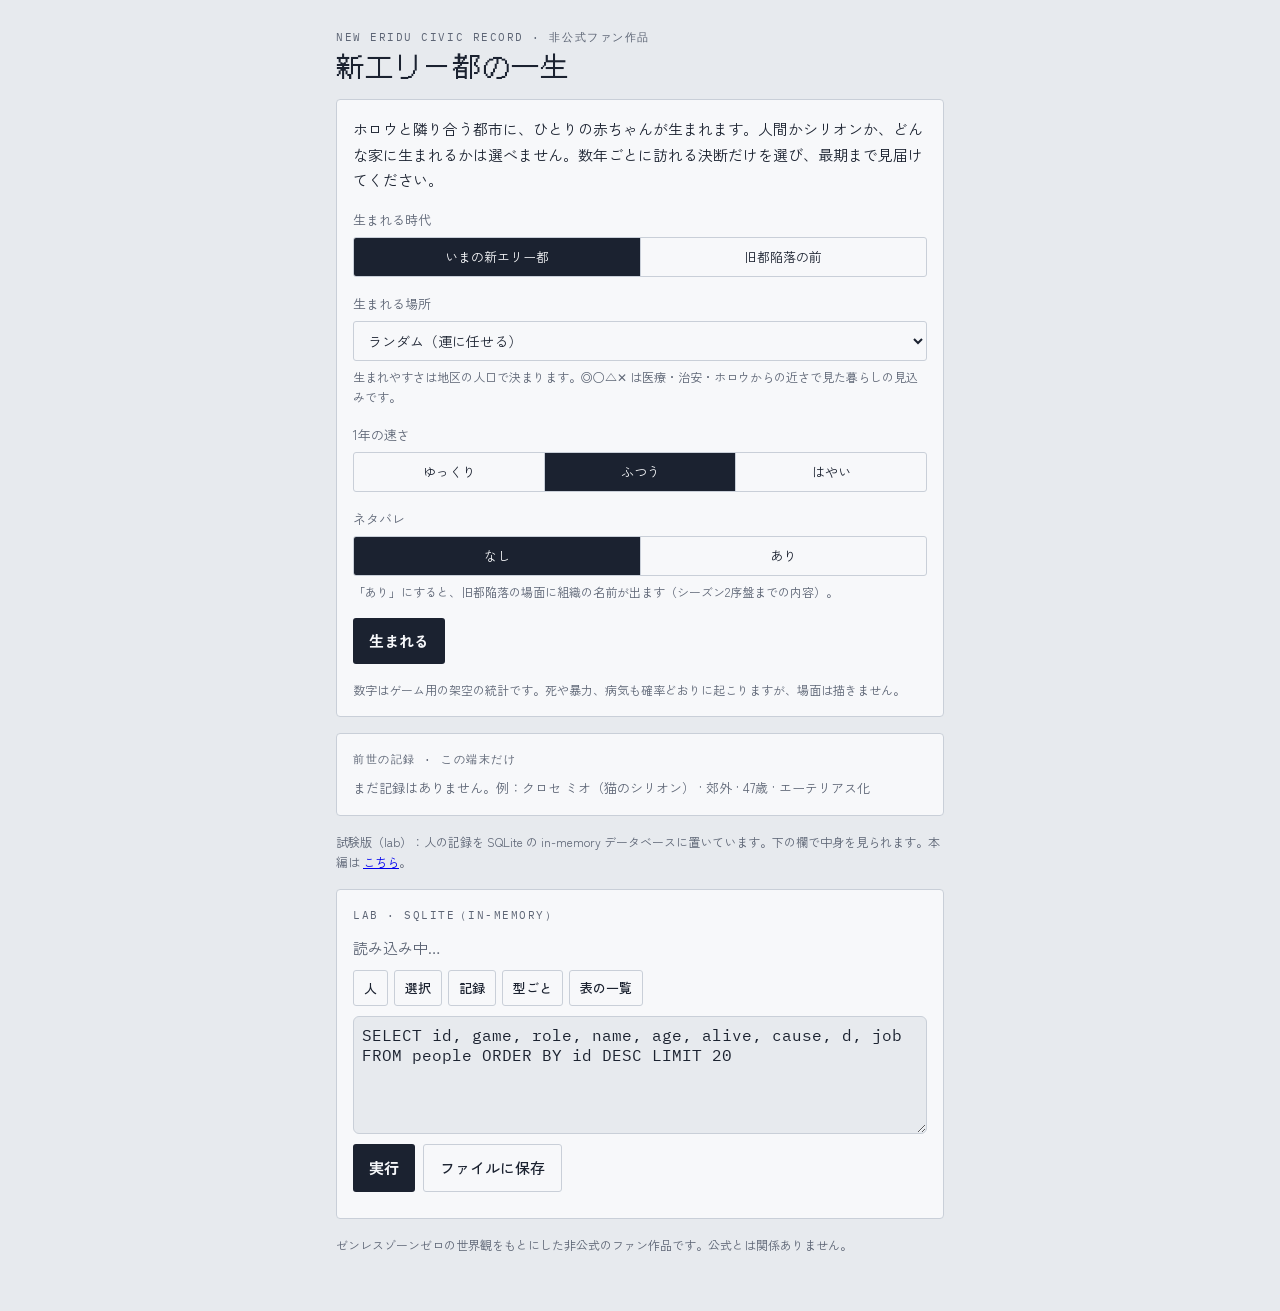
==== lab/index.html @ 350a90da "lab/ に、人の記録を SQLite に置く試験版を作る 本編と同じ js/ を読み、Eridu.hooks で生まれ・記録の文・選択・1年の 終わりを sql.js の in-memory データ" ====
<!doctype html>
<html lang="ja">
<head>
<meta charset="utf-8">
<meta name="viewport"
      content="width=device-width, initial-scale=1, viewport-fit=cover">
<title>新エリー都の一生 lab</title>
<meta name="claude:viewport-fit-sides" content="cover">
<link rel="preconnect" href="https://fonts.googleapis.com">
<link rel="stylesheet"
      href="https://fonts.googleapis.com/css2?family=DotGothic16&family=Zen+Kaku+Gothic+New:wght@400;500;700&family=IBM+Plex+Mono:wght@400;500&display=swap">
<link rel="stylesheet" href="../css/style.css">
<link rel="stylesheet" href="lab.css">
</head>
<body>
<div class="wrap">
  <header>
    <div class="eyebrow" id="brand">New Eridu civic record · 非公式ファン作品</div>
    <h1>新エリー都の一生</h1>
  </header>

  <!-- スタート -->
  <section id="start" class="card"
           style="display:flex;flex-direction:column;gap:16px">
    <p>ホロウと隣り合う都市に、ひとりの赤ちゃんが生まれます。人間かシリオンか、どんな家に生まれるかは選べません。数年ごとに訪れる決断だけを選び、最期まで見届けてください。</p>
    <div>
      <label class="lbl">生まれる時代</label>
      <div class="seg" id="eraSeg">
        <button data-v="now" aria-pressed="true">いまの新エリー都</button>
        <button data-v="old" aria-pressed="false">旧都陥落の前</button>
      </div>
    </div>
    <div>
      <label class="lbl" for="placeSel">生まれる場所</label>
      <select id="placeSel" class="sel"></select>
      <p class="muted place-note" id="placeNote"></p>
    </div>
    <div>
      <label class="lbl">1年の速さ</label>
      <div class="seg" id="paceSeg">
        <button data-v="1600" aria-pressed="false">ゆっくり</button>
        <button data-v="1000" aria-pressed="true">ふつう</button>
        <button data-v="450" aria-pressed="false">はやい</button>
      </div>
    </div>
    <div>
      <label class="lbl">ネタバレ</label>
      <div class="seg" id="spoilerSeg">
        <button data-v="off" aria-pressed="true">なし</button>
        <button data-v="on" aria-pressed="false">あり</button>
      </div>
      <p class="muted" style="font-size:12px;margin-top:6px">「あり」にすると、旧都陥落の場面に組織の名前が出ます（シーズン2序盤までの内容）。</p>
    </div>
    <div class="row"><button class="btn" id="bornBtn">生まれる</button></div>
    <p class="muted" style="font-size:12px">数字はゲーム用の架空の統計です。死や暴力、病気も確率どおりに起こりますが、場面は描きません。</p>
  </section>

  <!-- プレイ -->
  <section id="game" hidden style="display:flex;flex-direction:column;gap:16px">
    <div class="card idcard" id="idcard"></div>
    <div id="decision"></div>
    <div class="card"><div class="stats" id="stats"></div></div>
    <div class="controls">
      <button class="btn" id="pauseBtn">一時停止</button>
      <div class="seg" id="speedSeg">
        <button data-v="1" aria-pressed="true">1×</button>
        <button data-v="2" aria-pressed="false">2×</button>
        <button data-v="4" aria-pressed="false">4×</button>
        <button data-v="8" aria-pressed="false">8×</button>
      </div>
    </div>
    <div class="card">
      <div class="eyebrow" style="margin-bottom:6px">人生の記録 · 新しい順</div>
      <div class="logbox"><ul class="log" id="log"></ul></div>
    </div>
    <div class="card">
      <div class="eyebrow" style="margin-bottom:8px">同じ1秒に生まれた人たち</div>
      <div class="peers" id="peers"></div>
    </div>
  </section>

  <!-- 最期 -->
  <section id="end" hidden
           style="display:flex;flex-direction:column;gap:16px"></section>

  <section class="card" id="memorialCard">
    <div class="eyebrow" style="margin-bottom:8px">前世の記録 · この端末だけ</div>
    <div class="mem" id="memorial"></div>
  </section>

  <p class="muted lab-note">試験版（lab）：人の記録を SQLite の in-memory データベースに置いています。下の欄で中身を見られます。本編は <a href="../">こちら</a>。</p>

  <footer>ゼンレスゾーンゼロの世界観をもとにした非公式のファン作品です。公式とは関係ありません。</footer>
</div>

<script src="../js/data.js"></script>
<script src="../js/sim.js"></script>
<script src="vendor/sql-wasm.js"></script>
<script src="db.js"></script>
<script src="../js/skyline.js"></script>
<script src="../js/ui.js"></script>
<script src="console.js"></script>
</body>
</html>
---- css/style.css ----
/*
** Layout: 市民記録端末。上に住民票カード、その下に状態値と年ごとの記録が
** 伸びる一列構成
*/
:root {
  --bg: #e7eaee;
  --paper: #f7f8fa;
  --ink: #1b2230;
  --muted: #5d6575;
  --line: #c9cfd8;
  --stamp: #c3302a;
  --ether: #6a4ed6;
  --ok: #2e7d5b;
  --warn: #b7791f;
  --f-display: "DotGothic16", "Zen Kaku Gothic New", system-ui, sans-serif;
  --f-body: "Zen Kaku Gothic New", "Hiragino Sans", "Noto Sans JP", system-ui,
    sans-serif;
  --f-mono: "IBM Plex Mono", ui-monospace, "SFMono-Regular", Menlo, monospace;
}
@media (prefers-color-scheme: dark) {
  :root:not([data-theme="light"]) {
    --bg: #11141b;
    --paper: #1a1f29;
    --ink: #e5e8ee;
    --muted: #98a0af;
    --line: #2d3442;
    --stamp: #f0594e;
    --ether: #a68eff;
    --ok: #5cc495;
    --warn: #e3a84a;
    color-scheme: dark;
  }
}
:root[data-theme="dark"] {
  --bg: #11141b;
  --paper: #1a1f29;
  --ink: #e5e8ee;
  --muted: #98a0af;
  --line: #2d3442;
  --stamp: #f0594e;
  --ether: #a68eff;
  --ok: #5cc495;
  --warn: #e3a84a;
  color-scheme: dark;
}
* {
  box-sizing: border-box;
}
[hidden] {
  display: none !important;
}
body {
  background: var(--bg);
  color: var(--ink);
  font-family: var(--f-body);
  font-size: 15px;
  line-height: 1.7;
}
.wrap {
  max-width: 640px;
  margin: 0 auto;
  padding-block: 20px 48px;
  padding-left: max(16px, env(safe-area-inset-left, 0px));
  padding-right: max(16px, env(safe-area-inset-right, 0px));
  display: flex;
  flex-direction: column;
  gap: 16px;
}
h1,
h2,
h3 {
  margin: 0;
  text-wrap: balance;
  font-weight: 400;
}
h1 {
  font-family: var(--f-display);
  font-size: 28px;
  letter-spacing: 0.04em;
  line-height: 1.3;
}
h2 {
  font-family: var(--f-display);
  font-size: 20px;
}
.eyebrow {
  font-family: var(--f-mono);
  font-size: 11px;
  letter-spacing: 0.14em;
  text-transform: uppercase;
  color: var(--muted);
}
p {
  margin: 0;
}
.muted {
  color: var(--muted);
}
.card {
  background: var(--paper);
  border: 1px solid var(--line);
  border-radius: 4px;
  padding: 16px;
}
.row {
  display: flex;
  gap: 8px;
  flex-wrap: wrap;
}
button {
  font: inherit;
  color: inherit;
  cursor: pointer;
}
.btn {
  background: var(--ink);
  color: var(--paper);
  border: 0;
  border-radius: 3px;
  padding: 10px 16px;
  font-weight: 700;
}
.btn.ghost {
  background: transparent;
  color: var(--ink);
  border: 1px solid var(--line);
  font-weight: 500;
}
.btn:focus-visible,
.opt:focus-visible,
.seg button:focus-visible {
  outline: 2px solid var(--ether);
  outline-offset: 2px;
}
.seg {
  display: flex;
  border: 1px solid var(--line);
  border-radius: 3px;
  overflow: hidden;
}
.seg button {
  flex: 1;
  background: transparent;
  border: 0;
  padding: 8px 10px;
  font-size: 13px;
  border-right: 1px solid var(--line);
}
.seg button:last-child {
  border-right: 0;
}
.seg button[aria-pressed="true"] {
  background: var(--ink);
  color: var(--paper);
}
label.lbl {
  font-size: 13px;
  color: var(--muted);
  display: block;
  margin-bottom: 6px;
}
.sel {
  width: 100%;
  font: inherit;
  font-size: 14px;
  color: var(--ink);
  background: var(--paper);
  border: 1px solid var(--line);
  border-radius: 3px;
  padding: 8px 10px;
}
.sel:focus-visible {
  outline: 2px solid var(--ether);
  outline-offset: 2px;
}
.place-note {
  font-size: 12px;
  margin-top: 6px;
}

/* 住民票 */
.idcard {
  position: relative;
  display: grid;
  grid-template-columns: 1fr auto;
  gap: 4px 16px;
}
.idcard .name {
  font-size: 22px;
  font-weight: 700;
  letter-spacing: 0.06em;
}
.idcard dl {
  grid-column: 1/-1;
  display: grid;
  grid-template-columns: auto 1fr;
  gap: 2px 12px;
  margin: 8px 0 0;
  font-size: 13px;
}
.idcard dt {
  color: var(--muted);
  font-family: var(--f-mono);
  font-size: 11px;
  letter-spacing: 0.08em;
  padding-top: 2px;
}
.idcard dd {
  margin: 0;
}
.age {
  font-family: var(--f-display);
  font-size: 40px;
  line-height: 1;
  text-align: right;
}
.age small {
  font-size: 14px;
  color: var(--muted);
}
.stamp {
  position: absolute;
  right: 14px;
  bottom: 12px;
  border: 2px solid var(--stamp);
  color: var(--stamp);
  font-family: var(--f-display);
  padding: 2px 8px;
  transform: rotate(-8deg);
  font-size: 15px;
  opacity: 0.9;
}

/* 状態値 */
.stats {
  display: grid;
  grid-template-columns: 1fr 1fr;
  gap: 10px 16px;
}
.stat .top {
  display: flex;
  justify-content: space-between;
  font-size: 13px;
}
.stat .num {
  font-family: var(--f-mono);
  font-variant-numeric: tabular-nums;
}
.bar {
  height: 6px;
  background: var(--line);
  border-radius: 3px;
  overflow: hidden;
  margin-top: 4px;
}
.bar i {
  display: block;
  height: 100%;
  background: var(--ink);
  transition: width 0.4s;
}
.stat.ether .bar i {
  background: var(--ether);
}
.stat.ether .top span:first-child {
  color: var(--ether);
  font-weight: 700;
}
.money {
  grid-column: 1/-1;
  display: flex;
  justify-content: space-between;
  font-size: 13px;
  border-top: 1px dashed var(--line);
  padding-top: 8px;
}
.money b {
  font-family: var(--f-mono);
  font-variant-numeric: tabular-nums;
  font-weight: 500;
}

/* 決断 */
.decision {
  border: 2px solid var(--ink);
}
.decision h2 {
  margin-bottom: 6px;
}
.opts {
  display: flex;
  flex-direction: column;
  gap: 8px;
  margin-top: 12px;
}
.opt {
  text-align: left;
  background: var(--bg);
  border: 1px solid var(--line);
  border-radius: 3px;
  padding: 10px 12px;
}
.opt:hover {
  border-color: var(--ink);
}
.opt b {
  display: block;
}
.opt span {
  font-size: 12px;
  color: var(--muted);
}

/* 記録 */
.log {
  list-style: none;
  margin: 0;
  padding: 0;
  display: flex;
  flex-direction: column;
}
.log li {
  display: grid;
  grid-template-columns: 44px 1fr;
  gap: 10px;
  padding: 7px 0;
  border-bottom: 1px solid var(--line);
  font-size: 14px;
}
.log li:last-child {
  border-bottom: 0;
}
.log .y {
  font-family: var(--f-mono);
  font-size: 12px;
  color: var(--muted);
  font-variant-numeric: tabular-nums;
  padding-top: 2px;
}
.log li.big .t {
  font-weight: 700;
}
.log li.bad .t {
  color: var(--stamp);
}
.log li.eth .t {
  color: var(--ether);
}
.log li.good .t {
  color: var(--ok);
}
.logbox {
  max-height: 340px;
  overflow-y: auto;
}

/* 同じ1秒に生まれた人たち */
.peers {
  display: flex;
  flex-direction: column;
  gap: 6px;
  font-size: 13px;
}
.peer {
  display: grid;
  grid-template-columns: 1fr auto;
  gap: 8px;
  align-items: baseline;
}
.peer .who {
  min-width: 0;
}
.peer .st {
  font-family: var(--f-mono);
  font-size: 12px;
  color: var(--muted);
  white-space: nowrap;
}
.peer.dead .who {
  color: var(--muted);
  text-decoration: line-through;
  text-decoration-color: var(--line);
}

.controls {
  display: flex;
  gap: 8px;
  align-items: center;
  flex-wrap: wrap;
}
.controls .seg {
  flex: 1;
  min-width: 180px;
}

.ending {
  border-top: 4px solid var(--ink);
}
.ending .cause {
  font-family: var(--f-display);
  font-size: 22px;
  margin: 6px 0;
}
.lifemap {
  display: grid;
  grid-template-columns: repeat(20, 1fr);
  gap: 2px;
  margin-top: 12px;
}
.lifemap i {
  aspect-ratio: 1;
  background: var(--line);
  border-radius: 1px;
}
.lifemap i.l {
  background: var(--ink);
  opacity: 0.75;
}
.lifemap i.e {
  background: var(--ether);
}
.lifemap i.x {
  background: var(--stamp);
}
.mem {
  display: flex;
  flex-direction: column;
  gap: 6px;
  font-size: 13px;
}
.mem div {
  display: flex;
  justify-content: space-between;
  gap: 8px;
  border-bottom: 1px solid var(--line);
  padding-bottom: 4px;
}
.mem span:last-child {
  color: var(--muted);
  text-align: right;
}
footer {
  font-size: 12px;
  color: var(--muted);
}
@media (prefers-reduced-motion: reduce) {
  .bar i {
    transition: none;
  }
}

/*
** 旧都陥落の警報演出（明滅は1秒以上の周期にして、光の点滅が速くなり
** すぎないようにする）
*/
body.alarm {
  padding-top: 30px;
}
.alarm-ticker {
  position: fixed;
  left: 0;
  right: 0;
  top: 0;
  z-index: 50;
  height: 30px;
  line-height: 30px;
  overflow: hidden;
  white-space: nowrap;
  background: var(--stamp);
  color: #fff;
  font-family: var(--f-display);
  font-size: 14px;
  letter-spacing: 0.12em;
}
.alarm-ticker span {
  display: inline-block;
  animation: ticker 18s linear infinite;
}
@keyframes ticker {
  from {
    transform: translateX(0);
  }
  to {
    transform: translateX(-50%);
  }
}
.alarm-flash {
  position: fixed;
  inset: 0;
  z-index: 40;
  pointer-events: none;
  background: radial-gradient(
    ellipse at center,
    transparent 45%,
    color-mix(in srgb, var(--stamp) 55%, transparent) 100%
  );
  animation: alarmPulse 1.4s ease-in-out infinite;
}
@keyframes alarmPulse {
  0%,
  100% {
    opacity: 0.25;
  }
  50% {
    opacity: 0.85;
  }
}
/*
** 揺れは .wrap ではなく子要素ごとにかける（.wrap に transform がつくと、
** 決断カードをホロウより手前に出せないため）
*/
body.alarm .wrap > *:not(#game),
body.alarm #game > * {
  animation:
    quakeIn 0.7s ease-out 1,
    quake 3.2s 0.7s ease-in-out infinite;
}
body.alarm #decision {
  position: relative;
  z-index: 45;
}
@keyframes quakeIn {
  0% {
    transform: translate(0, 0);
  }
  10% {
    transform: translate(-9px, 4px) rotate(-0.6deg);
  }
  20% {
    transform: translate(8px, -5px) rotate(0.5deg);
  }
  30% {
    transform: translate(-7px, -3px);
  }
  40% {
    transform: translate(6px, 4px) rotate(-0.3deg);
  }
  55% {
    transform: translate(-4px, 2px);
  }
  70% {
    transform: translate(3px, -2px);
  }
  85% {
    transform: translate(-1px, 1px);
  }
  100% {
    transform: translate(0, 0);
  }
}
@keyframes quake {
  0%,
  86%,
  100% {
    transform: translate(0, 0);
  }
  88% {
    transform: translate(-3px, 1px);
  }
  90% {
    transform: translate(3px, -1px);
  }
  92% {
    transform: translate(-2px, 1px);
  }
  94% {
    transform: translate(1px, 0);
  }
}

.alarm-card {
  border-color: var(--stamp);
  box-shadow:
    0 0 0 1px var(--stamp),
    0 0 28px color-mix(in srgb, var(--stamp) 45%, transparent);
}
.alarm-eyebrow {
  color: var(--stamp);
  font-weight: 700;
}
.alarm-title {
  position: relative;
  font-size: clamp(40px, 13vw, 64px);
  line-height: 1.15;
  letter-spacing: 0.32em;
  color: var(--stamp);
  text-align: center;
  margin: 8px 0 12px;
  padding-left: 0.32em;
  animation: titleIn 0.5s cubic-bezier(0.2, 1.6, 0.4, 1) 1;
}
.alarm-title::before,
.alarm-title::after {
  content: attr(data-text);
  position: absolute;
  inset: 0;
  padding-left: 0.32em;
  pointer-events: none;
}
.alarm-title::before {
  color: var(--ether);
  mix-blend-mode: multiply;
  animation: glitchA 2.6s steps(1) infinite;
}
.alarm-title::after {
  color: var(--ink);
  opacity: 0.35;
  animation: glitchB 2.6s steps(1) infinite;
}
@keyframes titleIn {
  from {
    transform: scale(2.4);
    opacity: 0;
    filter: blur(6px);
  }
  to {
    transform: scale(1);
    opacity: 1;
    filter: none;
  }
}
@keyframes glitchA {
  0%,
  78%,
  100% {
    transform: none;
    clip-path: inset(0 0 100% 0);
  }
  80% {
    transform: translate(-4px, 1px);
    clip-path: inset(10% 0 55% 0);
  }
  84% {
    transform: translate(3px, -1px);
    clip-path: inset(60% 0 8% 0);
  }
  88% {
    clip-path: inset(0 0 100% 0);
  }
}
@keyframes glitchB {
  0%,
  82%,
  100% {
    transform: none;
    clip-path: inset(0 0 100% 0);
  }
  84% {
    transform: translate(4px, 0);
    clip-path: inset(35% 0 35% 0);
  }
  90% {
    clip-path: inset(0 0 100% 0);
  }
}
@media (prefers-color-scheme: dark) {
  :root:not([data-theme="light"]) .alarm-title::before {
    mix-blend-mode: screen;
  }
}
:root[data-theme="dark"] .alarm-title::before {
  mix-blend-mode: screen;
}

/* 動きを減らす設定では、揺れ・明滅・テロップの流れを止め、警報の色だけ残す */
@media (prefers-reduced-motion: reduce) {
  body.alarm .wrap > *:not(#game),
  body.alarm #game > * {
    animation: none;
  }
  .alarm-flash {
    animation: none;
    opacity: 0.4;
  }
  .alarm-ticker span {
    animation: none;
  }
  .alarm-title,
  .alarm-title::before,
  .alarm-title::after {
    animation: none;
  }
  .alarm-title::before,
  .alarm-title::after {
    display: none;
  }
}

/* 旧都の時代：セピアの配色。生き延びると今の配色へゆっくり移る */
body.era-old {
  --bg: #e8dfcf;
  --paper: #f5eee1;
  --ink: #2e2418;
  --muted: #76664f;
  --line: #d3c4aa;
}
@media (prefers-color-scheme: dark) {
  :root:not([data-theme="light"]) body.era-old {
    --bg: #1a1510;
    --paper: #241d15;
    --ink: #ede3d2;
    --muted: #a8977d;
    --line: #3b3126;
  }
}
:root[data-theme="dark"] body.era-old {
  --bg: #1a1510;
  --paper: #241d15;
  --ink: #ede3d2;
  --muted: #a8977d;
  --line: #3b3126;
}
body,
.card,
.opt,
.btn,
.seg button,
.bar,
.bar i {
  transition:
    background-color 2s ease,
    color 2s ease,
    border-color 2s ease;
}
.bar i {
  transition:
    width 0.4s,
    background-color 2s ease;
}

/* 転出スタンプ */
.stamp.move {
  bottom: auto;
  top: 64px;
  transform: rotate(6deg);
  text-align: center;
  line-height: 1.25;
  padding: 3px 10px;
}
.stamp.move small {
  display: block;
  font-size: 10px;
  letter-spacing: 0.04em;
}
.stamp.slam {
  animation: slam 0.6s cubic-bezier(0.2, 1.5, 0.4, 1) 0.5s both;
}
@keyframes slam {
  0% {
    transform: scale(3.2) rotate(-14deg);
    opacity: 0;
  }
  55% {
    transform: scale(0.9) rotate(8deg);
    opacity: 1;
  }
  100% {
    transform: scale(1) rotate(6deg);
    opacity: 0.9;
  }
}
.idcard.slammed {
  animation: thud 0.3s 0.78s ease-out;
}
@keyframes thud {
  0%,
  100% {
    transform: none;
  }
  35% {
    transform: translateY(3px) scale(0.995);
  }
}

/* 陥落のあとの報告：安否確認と、あの日旧都にいた100人 */
.report {
  border: 2px solid var(--ink);
}
.report .peer .who .muted {
  font-size: 12px;
}
.report .peer.self .who {
  font-weight: 700;
}
.crowd-head {
  display: flex;
  justify-content: space-between;
  align-items: baseline;
  gap: 8px;
  margin-top: 16px;
  flex-wrap: wrap;
}
.crowd-count {
  font-family: var(--f-mono);
  font-size: 12px;
  font-variant-numeric: tabular-nums;
}
.crowd {
  display: grid;
  grid-template-columns: repeat(20, 1fr);
  gap: 4px;
  margin-top: 8px;
}
.crowd i {
  aspect-ratio: 1;
  border-radius: 50%;
  background: var(--line);
  transition:
    background-color 0.3s,
    box-shadow 0.3s,
    transform 0.3s;
}
.crowd i.ok {
  background: var(--ink);
  opacity: 0.75;
}
.crowd i.lost {
  background: #05030a;
  box-shadow:
    0 0 0 1.5px var(--ether),
    0 0 6px color-mix(in srgb, var(--ether) 60%, transparent);
  transform: scale(0.8);
}
.crowd-legend {
  font-size: 12px;
  margin-top: 8px;
}
.dot {
  display: inline-block;
  width: 9px;
  height: 9px;
  border-radius: 50%;
  vertical-align: -1px;
  margin-right: 4px;
}
.dot.ok {
  background: var(--ink);
  opacity: 0.75;
}
.dot.lost {
  background: #05030a;
  box-shadow: 0 0 0 1.5px var(--ether);
}
.report .peers {
  margin-top: 8px;
  gap: 8px;
  font-size: 14px;
}
.report .st {
  display: inline-block;
  font-size: 13px;
}
.report .st.checking {
  animation: alarmPulse 1.4s ease-in-out infinite;
}
.report .st.safe {
  color: var(--ok);
  font-weight: 700;
  animation: pop 0.4s cubic-bezier(0.2, 1.6, 0.4, 1);
}
.report .st.lost {
  color: var(--stamp);
  font-weight: 700;
  animation: pop 0.4s cubic-bezier(0.2, 1.6, 0.4, 1);
}
@keyframes pop {
  from {
    transform: scale(1.8);
    opacity: 0;
  }
  to {
    transform: none;
    opacity: 1;
  }
}

@media (prefers-reduced-motion: reduce) {
  .stamp.slam,
  .idcard.slammed,
  .report .st {
    animation: none !important;
  }
  .crowd i {
    transition: none;
  }
  body,
  .card,
  .opt,
  .btn,
  .seg button,
  .bar,
  .bar i {
    transition: none;
  }
}

/*
** ホロウ：画面の左下の隅を中心にした黒い球。決断のあいだゆっくり迫り、
** 生き延びれば引き、亡くなれば画面を覆う
*/
.hollow {
  position: fixed;
  z-index: 30;
  pointer-events: none;
  width: 220vmax;
  height: 220vmax;
  left: -110vmax;
  bottom: -110vmax;
  border-radius: 50%;
  background: radial-gradient(
    circle closest-side,
    #030208 0 90%,
    #120a26 94%,
    color-mix(in srgb, var(--ether) 85%, transparent) 97.5%,
    transparent 100%
  );
  box-shadow: 0 0 90px 30px color-mix(in srgb, var(--ether) 40%, transparent);
  transform: scale(0);
  transition:
    transform 1.2s ease-out,
    opacity 1.4s ease;
}
.hollow::before {
  content: "";
  position: absolute;
  inset: -1%;
  border-radius: 50%;
  border: 0.35vmax solid color-mix(in srgb, var(--ether) 70%, transparent);
  animation: ripple 2.6s ease-in-out infinite;
}
@keyframes ripple {
  0%,
  100% {
    transform: scale(1);
    opacity: 0.85;
  }
  50% {
    transform: scale(1.025);
    opacity: 0.25;
  }
}
.hollow.grow {
  transform: scale(0.28);
  transition:
    transform 12s cubic-bezier(0.12, 0.7, 0.3, 1),
    opacity 1.4s ease;
}
.hollow.recede {
  transform: scale(0);
  transition:
    transform 1.3s cubic-bezier(0.6, 0, 0.8, 0.4),
    opacity 1.4s ease;
}
.hollow.swallow {
  z-index: 60;
  transform: scale(1.5);
  transition:
    transform 2s cubic-bezier(0.55, 0, 0.75, 0.35),
    opacity 1.6s ease;
}
.hollow.fade {
  opacity: 0;
}
@media (prefers-reduced-motion: reduce) {
  .hollow,
  .hollow.grow,
  .hollow.recede,
  .hollow.swallow {
    transition: opacity 0.6s ease;
  }
  .hollow.grow {
    transform: scale(0.28);
  }
  .hollow::before {
    animation: none;
  }
}

/*
** 右下のスカイライン：出生地区の街並み。下からせり上がり、窓の灯りが
** 少しずつ消えていく
*/
.skyline {
  position: fixed;
  right: 0;
  bottom: 0;
  z-index: 29;
  pointer-events: none;
  width: min(54vw, 640px);
  aspect-ratio: 2/1;
  transform: translateY(105%);
  transition:
    transform 1.6s cubic-bezier(0.2, 0.8, 0.3, 1),
    opacity 2s ease;
  filter: drop-shadow(
    0 -2px 12px color-mix(in srgb, var(--stamp) 50%, transparent)
  );
}
.skyline.show {
  transform: none;
}
.skyline.leave {
  opacity: 0;
  transform: translateY(14%);
  transition:
    transform 2s ease-in,
    opacity 2s ease;
}
.skyline svg {
  display: block;
  width: 100%;
  height: 100%;
}
.skyline .sil {
  fill: #0a0910;
}
.skyline .ln {
  stroke: #0a0910;
  stroke-linecap: round;
}
.skyline .w {
  fill: #f2c66d;
  opacity: 0.85;
}
.skyline.show .w.out {
  animation: lightsOut 0.5s steps(2, end) var(--d) forwards;
}
@keyframes lightsOut {
  to {
    opacity: 0;
  }
}
.sky-tag {
  position: absolute;
  right: max(12px, env(safe-area-inset-right, 0px));
  bottom: 8px;
  font-family: var(--f-mono);
  font-size: 10px;
  letter-spacing: 0.14em;
  color: #f2c66d;
  opacity: 0.75;
}
@media (prefers-reduced-motion: reduce) {
  .skyline,
  .skyline.leave {
    transition: opacity 0.6s ease;
  }
  .skyline {
    transform: none;
  }
  .skyline.show .w.out {
    animation: none;
  }
}

/*
** 旧都陥落を範囲の外から見る演出：揺れも明滅もなく、ラジオのテロップと
** 遠くのホロウだけ
*/
body.alarm-far {
  padding-top: 30px;
}
body.alarm-far #decision {
  position: relative;
  z-index: 45;
}
.alarm-ticker.radio {
  background: var(--paper);
  color: var(--muted);
  border-bottom: 1px solid var(--line);
  font-family: var(--f-mono);
  font-size: 12px;
  letter-spacing: 0.06em;
}
.alarm-ticker.radio span {
  animation:
    ticker 30s linear infinite,
    radioCut 6s steps(1, end) infinite;
}
@keyframes radioCut {
  0%,
  38%,
  47%,
  72%,
  80%,
  100% {
    opacity: 1;
  }
  40%,
  44% {
    opacity: 0.2;
  }
  74% {
    opacity: 0.45;
  }
}
.far-card {
  border: 1px solid var(--line);
}
.far-title {
  font-family: var(--f-display);
  font-size: clamp(32px, 9vw, 44px);
  line-height: 1.2;
  letter-spacing: 0.3em;
  padding-left: 0.3em;
  text-align: center;
  color: var(--muted);
  margin: 6px 0 10px;
}
/*
** 遠くのホロウ：画面の下端（地平線）に中心を置き、ドームのように盛り
** 上がる。カードより奥に置く
*/
.hollow.far {
  left: calc(16vw - 110vmax);
  bottom: -110vmax;
  box-shadow: 0 0 260px 110px color-mix(in srgb, var(--ether) 45%, transparent);
}
.hollow.far:not(.swallow) {
  z-index: -1;
}
.hollow.far.grow:not(.swallow) {
  transform: scale(0.13);
  transition:
    transform 16s cubic-bezier(0.2, 0.6, 0.3, 1),
    opacity 1.4s ease;
}
.skyline .sil.far {
  opacity: 0.45;
}
body.alarm-far .skyline,
.skyline.calm {
  filter: drop-shadow(
    0 -2px 12px color-mix(in srgb, var(--ether) 40%, transparent)
  );
}
.report .st.away {
  color: var(--muted);
  font-weight: 700;
  animation: pop 0.4s cubic-bezier(0.2, 1.6, 0.4, 1);
}
@media (prefers-reduced-motion: reduce) {
  .alarm-ticker.radio span {
    animation: none;
  }
  .hollow.far.grow:not(.swallow) {
    transition: opacity 0.6s ease;
  }
}
---- lab/lab.css ----
/*
** lab：SQLite の中身を見る欄（console.js）の見た目。
** 色と字は css/style.css の変数を使う。
*/

.lab-note {
  font-size: 12px;
}

.sqlbox {
  display: flex;
  flex-direction: column;
  gap: 10px;
}

.sqlpresets {
  flex-wrap: wrap;
  gap: 6px;
}

.sqlpresets .btn {
  padding: 6px 10px;
  font-size: 13px;
}

#sqlText {
  width: 100%;
  box-sizing: border-box;
  font-family: var(--f-mono);
  /* 16px より小さいと、iPhone は入力のときに画面を拡大してしまう */
  font-size: 16px;
  color: var(--ink);
  background: var(--bg);
  border: 1px solid var(--line);
  border-radius: 6px;
  padding: 8px;
}

/* 結果の表は横に長いので、表の中だけ横に動かす */
.sqlres {
  overflow-x: auto;
  max-height: 60vh;
  overflow-y: auto;
  border: 1px solid var(--line);
  border-radius: 6px;
  margin-top: 6px;
}

.sqlres table {
  border-collapse: collapse;
  font-family: var(--f-mono);
  font-size: 12px;
}

.sqlres th,
.sqlres td {
  border-bottom: 1px solid var(--line);
  padding: 4px 8px;
  text-align: left;
  white-space: nowrap;
}

.sqlres th {
  position: sticky;
  top: 0;
  background: var(--paper);
}

.sqlerr {
  color: var(--stamp);
  font-family: var(--f-mono);
  font-size: 12px;
}
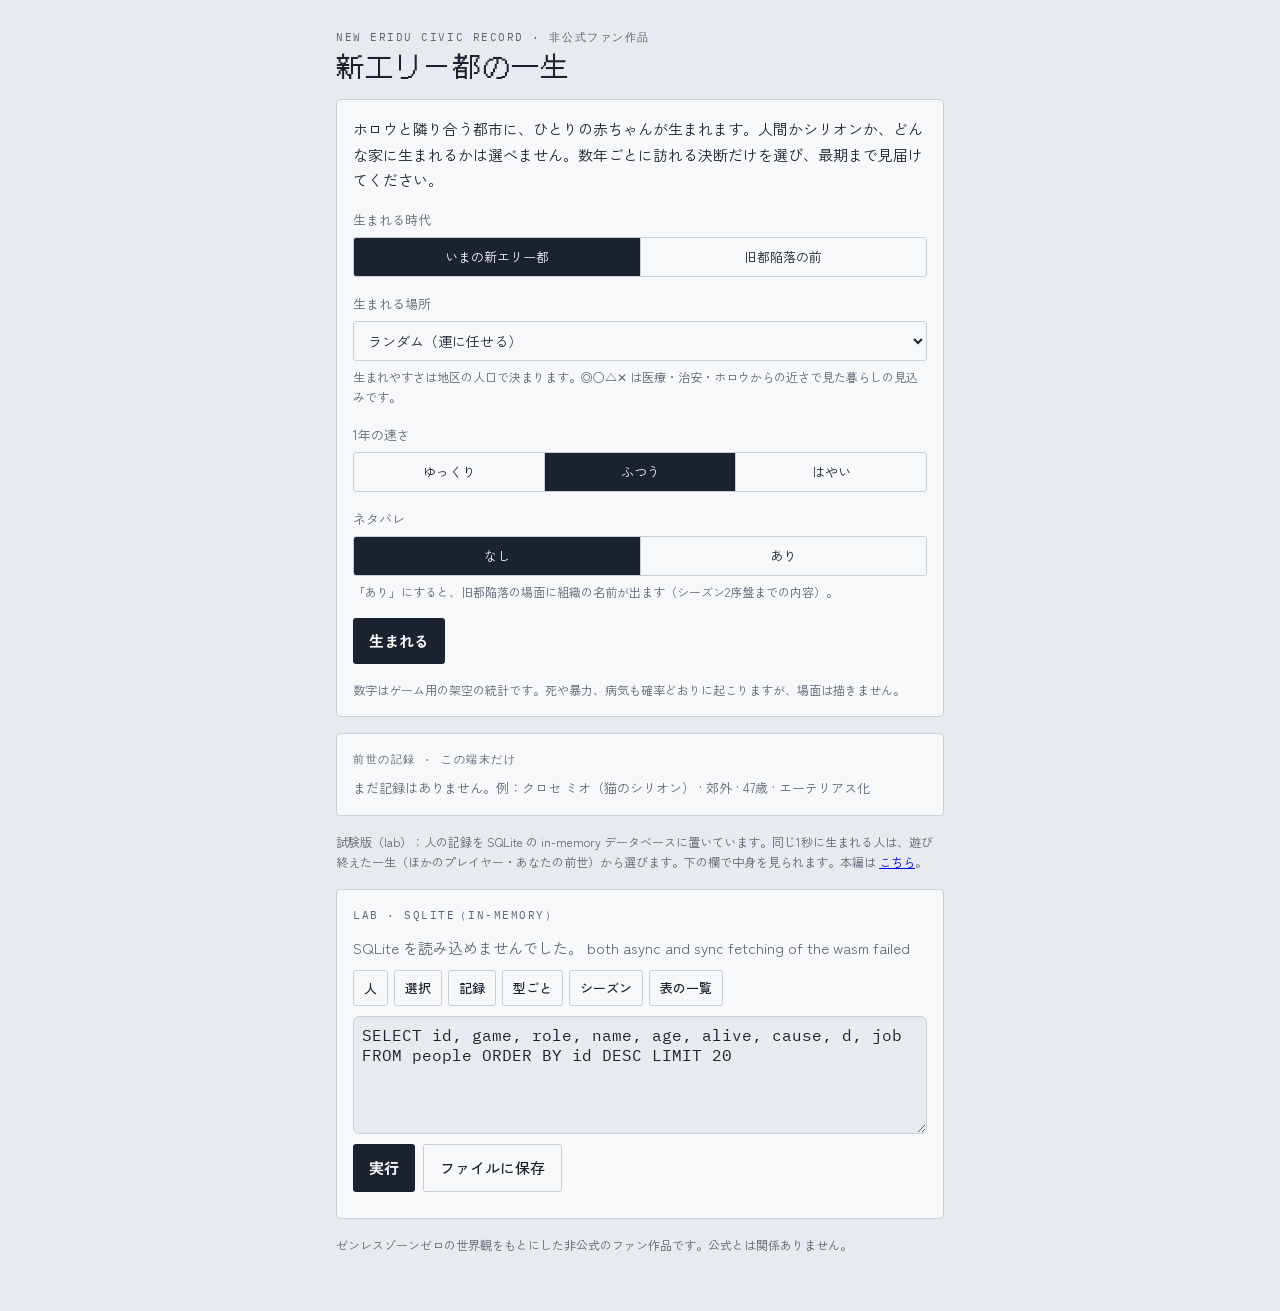
==== commit 918ee984: "lab：同じ1秒の4人を、遊び終えたほかのプレイヤーの一生にする lab/ghosts.js が Eridu.peerSource を置き、今のシーズン・同じ時代で 最期まで遊ばれた本人の一生から4人" ====
--- a/lab/index.html
+++ b/lab/index.html
@@ -88,7 +88,7 @@
     <div class="mem" id="memorial"></div>
   </section>
 
-  <p class="muted lab-note">試験版（lab）：人の記録を SQLite の in-memory データベースに置いています。下の欄で中身を見られます。本編は <a href="../">こちら</a>。</p>
+  <p class="muted lab-note">試験版（lab）：人の記録を SQLite の in-memory データベースに置いています。同じ1秒に生まれる人は、遊び終えた一生（ほかのプレイヤー・あなたの前世）から選びます。下の欄で中身を見られます。本編は <a href="../">こちら</a>。</p>
 
   <footer>ゼンレスゾーンゼロの世界観をもとにした非公式のファン作品です。公式とは関係ありません。</footer>
 </div>
@@ -97,6 +97,7 @@
 <script src="../js/sim.js"></script>
 <script src="vendor/sql-wasm.js"></script>
 <script src="db.js"></script>
+<script src="ghosts.js"></script>
 <script src="../js/skyline.js"></script>
 <script src="../js/ui.js"></script>
 <script src="console.js"></script>
--- a/lab/lab.css
+++ b/lab/lab.css
@@ -71,3 +71,14 @@
   font-family: var(--f-mono);
   font-size: 12px;
 }
+
+/* 同じ1秒の人が、ほかのプレイヤーの一生や前世のときの印 */
+.peer .tag {
+  margin-left: 6px;
+  padding: 0 6px;
+  font-size: 11px;
+  color: var(--ether);
+  border: 1px solid var(--ether);
+  border-radius: 999px;
+  white-space: nowrap;
+}
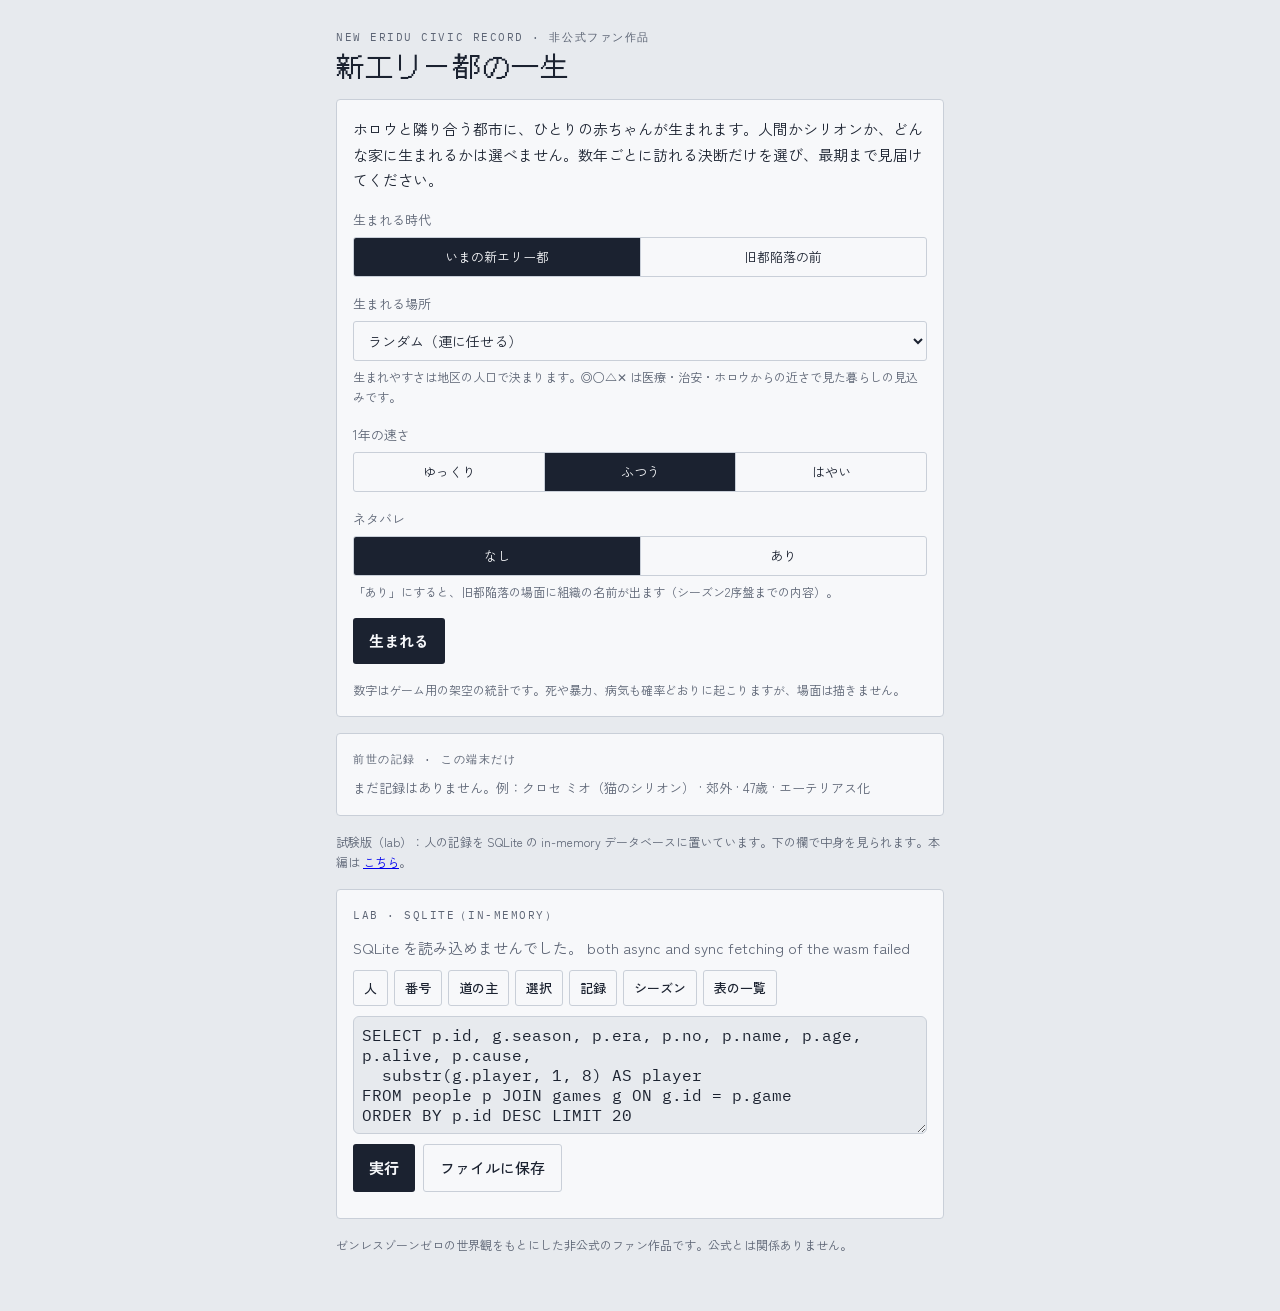
==== commit d80bc26b: "lab：世界は先に決まっていて、プレイヤーは一本の道を歩くだけにする シーズン・版・時代・住民番号から生まれと運命が決まり、同じ番号で 同じ選択をすれば誰が遊んでも同じ一生になる。残すのは、誰が・いつ" ====
--- a/lab/index.html
+++ b/lab/index.html
@@ -88,7 +88,7 @@
     <div class="mem" id="memorial"></div>
   </section>
 
-  <p class="muted lab-note">試験版（lab）：人の記録を SQLite の in-memory データベースに置いています。同じ1秒に生まれる人は、遊び終えた一生（ほかのプレイヤー・あなたの前世）から選びます。下の欄で中身を見られます。本編は <a href="../">こちら</a>。</p>
+  <p class="muted lab-note">試験版（lab）：人の記録を SQLite の in-memory データベースに置いています。下の欄で中身を見られます。本編は <a href="../">こちら</a>。</p>
 
   <footer>ゼンレスゾーンゼロの世界観をもとにした非公式のファン作品です。公式とは関係ありません。</footer>
 </div>
@@ -97,7 +97,7 @@
 <script src="../js/sim.js"></script>
 <script src="vendor/sql-wasm.js"></script>
 <script src="db.js"></script>
-<script src="ghosts.js"></script>
+<script src="fate.js"></script>
 <script src="../js/skyline.js"></script>
 <script src="../js/ui.js"></script>
 <script src="console.js"></script>
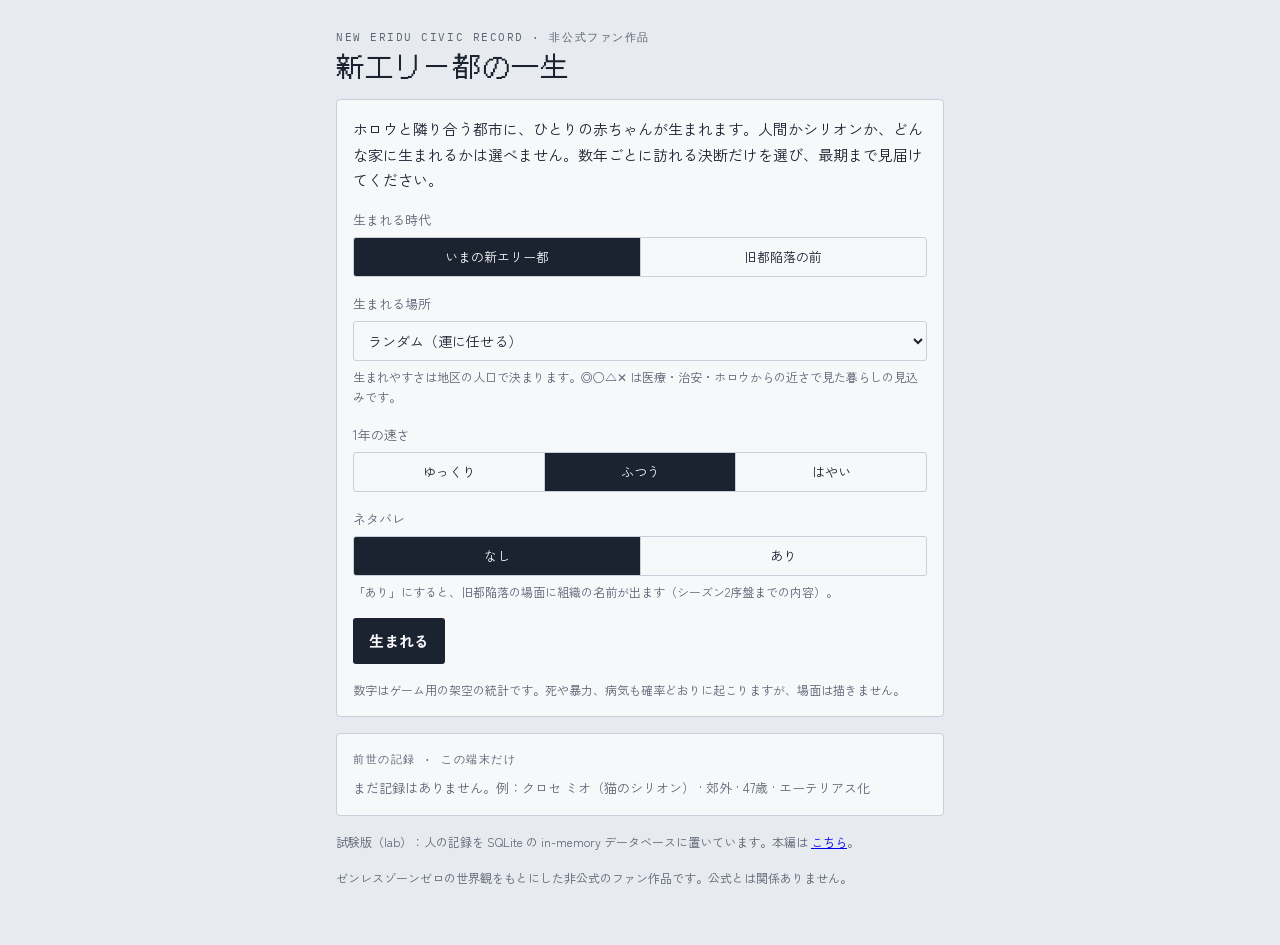
==== commit 2ab3f2b0: "lab：SQL の欄は ?sql を付けたときだけ出す 番号や道が見えると、気付く楽しみがなくなるので、ふだんは出さない。 「生まれる」をデータベースの用意まで押せなくする処理は、欄と一緒に 消えない" ====
--- a/lab/index.html
+++ b/lab/index.html
@@ -88,7 +88,7 @@
     <div class="mem" id="memorial"></div>
   </section>
 
-  <p class="muted lab-note">試験版（lab）：人の記録を SQLite の in-memory データベースに置いています。下の欄で中身を見られます。本編は <a href="../">こちら</a>。</p>
+  <p class="muted lab-note">試験版（lab）：人の記録を SQLite の in-memory データベースに置いています。本編は <a href="../">こちら</a>。</p>
 
   <footer>ゼンレスゾーンゼロの世界観をもとにした非公式のファン作品です。公式とは関係ありません。</footer>
 </div>
--- a/css/style.css
+++ b/css/style.css
@@ -435,9 +435,15 @@
   border-bottom: 1px solid var(--line);
   padding-bottom: 4px;
 }
-.mem span:last-child {
+.mem div > span:last-child {
   color: var(--muted);
   text-align: right;
+}
+/* 最期の印（lab で、誰も歩いていない道を歩き終えたとき）。説明はしない */
+.mark {
+  margin-left: 4px;
+  color: var(--ether);
+  font-size: 0.9em;
 }
 footer {
   font-size: 12px;
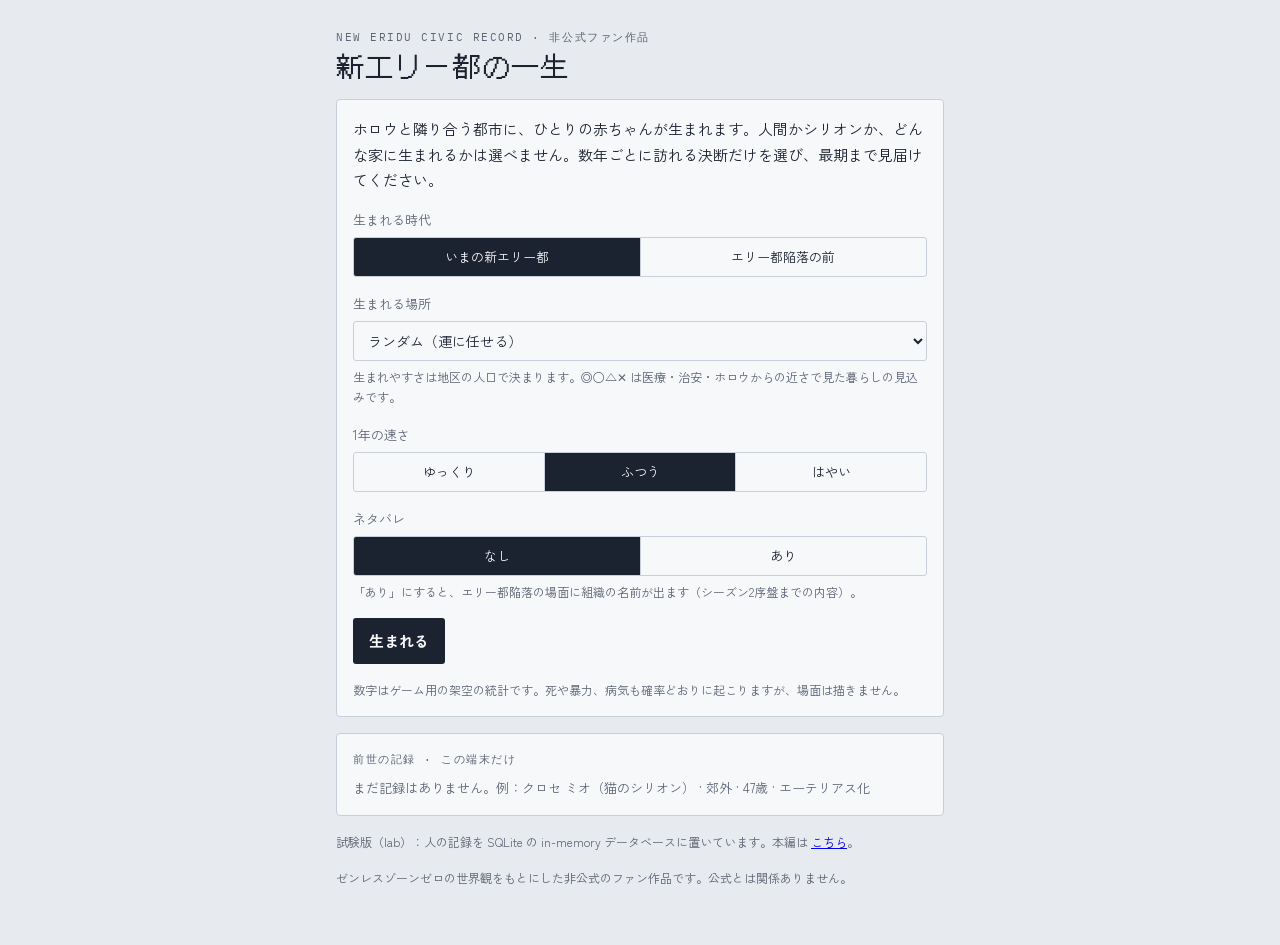
==== commit 3fdc91ff: "Merge origin/main into claude/fate-routes PR #18（陥落が起きるまでは「旧都」を「エリー都」と書く）を取り込む。  衝突の直し方： - js/sim.js" ====
--- a/lab/index.html
+++ b/lab/index.html
@@ -27,7 +27,7 @@
       <label class="lbl">生まれる時代</label>
       <div class="seg" id="eraSeg">
         <button data-v="now" aria-pressed="true">いまの新エリー都</button>
-        <button data-v="old" aria-pressed="false">旧都陥落の前</button>
+        <button data-v="old" aria-pressed="false">エリー都陥落の前</button>
       </div>
     </div>
     <div>
@@ -49,7 +49,7 @@
         <button data-v="off" aria-pressed="true">なし</button>
         <button data-v="on" aria-pressed="false">あり</button>
       </div>
-      <p class="muted" style="font-size:12px;margin-top:6px">「あり」にすると、旧都陥落の場面に組織の名前が出ます（シーズン2序盤までの内容）。</p>
+      <p class="muted" style="font-size:12px;margin-top:6px">「あり」にすると、エリー都陥落の場面に組織の名前が出ます（シーズン2序盤までの内容）。</p>
     </div>
     <div class="row"><button class="btn" id="bornBtn">生まれる</button></div>
     <p class="muted" style="font-size:12px">数字はゲーム用の架空の統計です。死や暴力、病気も確率どおりに起こりますが、場面は描きません。</p>
--- a/lab/lab.css
+++ b/lab/lab.css
@@ -71,14 +71,3 @@
   font-family: var(--f-mono);
   font-size: 12px;
 }
-
-/* 同じ1秒の人が、ほかのプレイヤーの一生や前世のときの印 */
-.peer .tag {
-  margin-left: 6px;
-  padding: 0 6px;
-  font-size: 11px;
-  color: var(--ether);
-  border: 1px solid var(--ether);
-  border-radius: 999px;
-  white-space: nowrap;
-}
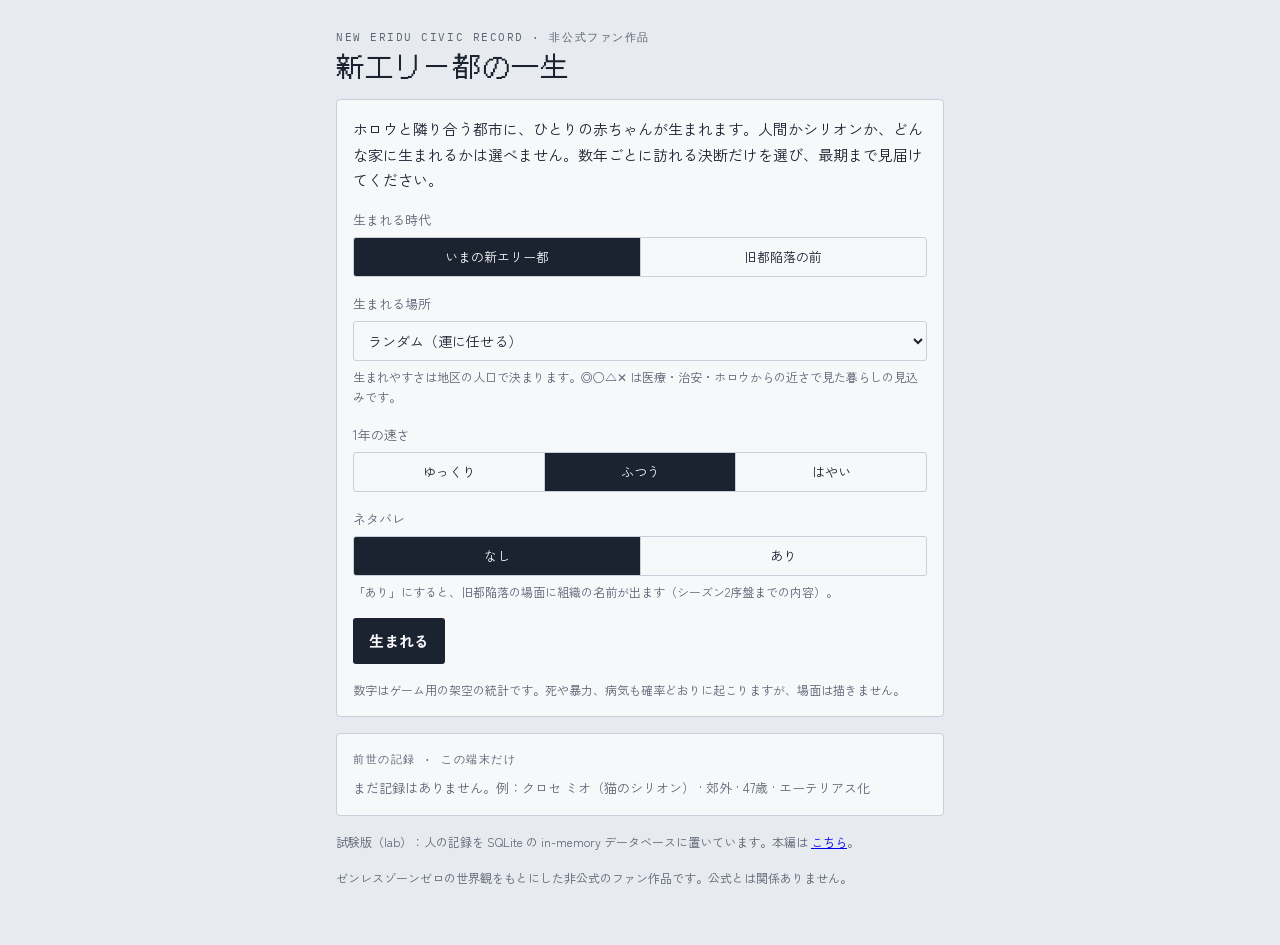
==== commit bd92a74c: "出来事の名前は、陥落の前でも「旧都陥落」と書く fe24b58 で陥落の前の「旧都」を「エリー都」にしたとき、出来事の名前 「旧都陥落」まで「エリー都陥落」にしていた。「旧都陥落」は出来事の 名前なの" ====
--- a/lab/index.html
+++ b/lab/index.html
@@ -27,7 +27,7 @@
       <label class="lbl">生まれる時代</label>
       <div class="seg" id="eraSeg">
         <button data-v="now" aria-pressed="true">いまの新エリー都</button>
-        <button data-v="old" aria-pressed="false">エリー都陥落の前</button>
+        <button data-v="old" aria-pressed="false">旧都陥落の前</button>
       </div>
     </div>
     <div>
@@ -49,7 +49,7 @@
         <button data-v="off" aria-pressed="true">なし</button>
         <button data-v="on" aria-pressed="false">あり</button>
       </div>
-      <p class="muted" style="font-size:12px;margin-top:6px">「あり」にすると、エリー都陥落の場面に組織の名前が出ます（シーズン2序盤までの内容）。</p>
+      <p class="muted" style="font-size:12px;margin-top:6px">「あり」にすると、旧都陥落の場面に組織の名前が出ます（シーズン2序盤までの内容）。</p>
     </div>
     <div class="row"><button class="btn" id="bornBtn">生まれる</button></div>
     <p class="muted" style="font-size:12px">数字はゲーム用の架空の統計です。死や暴力、病気も確率どおりに起こりますが、場面は描きません。</p>
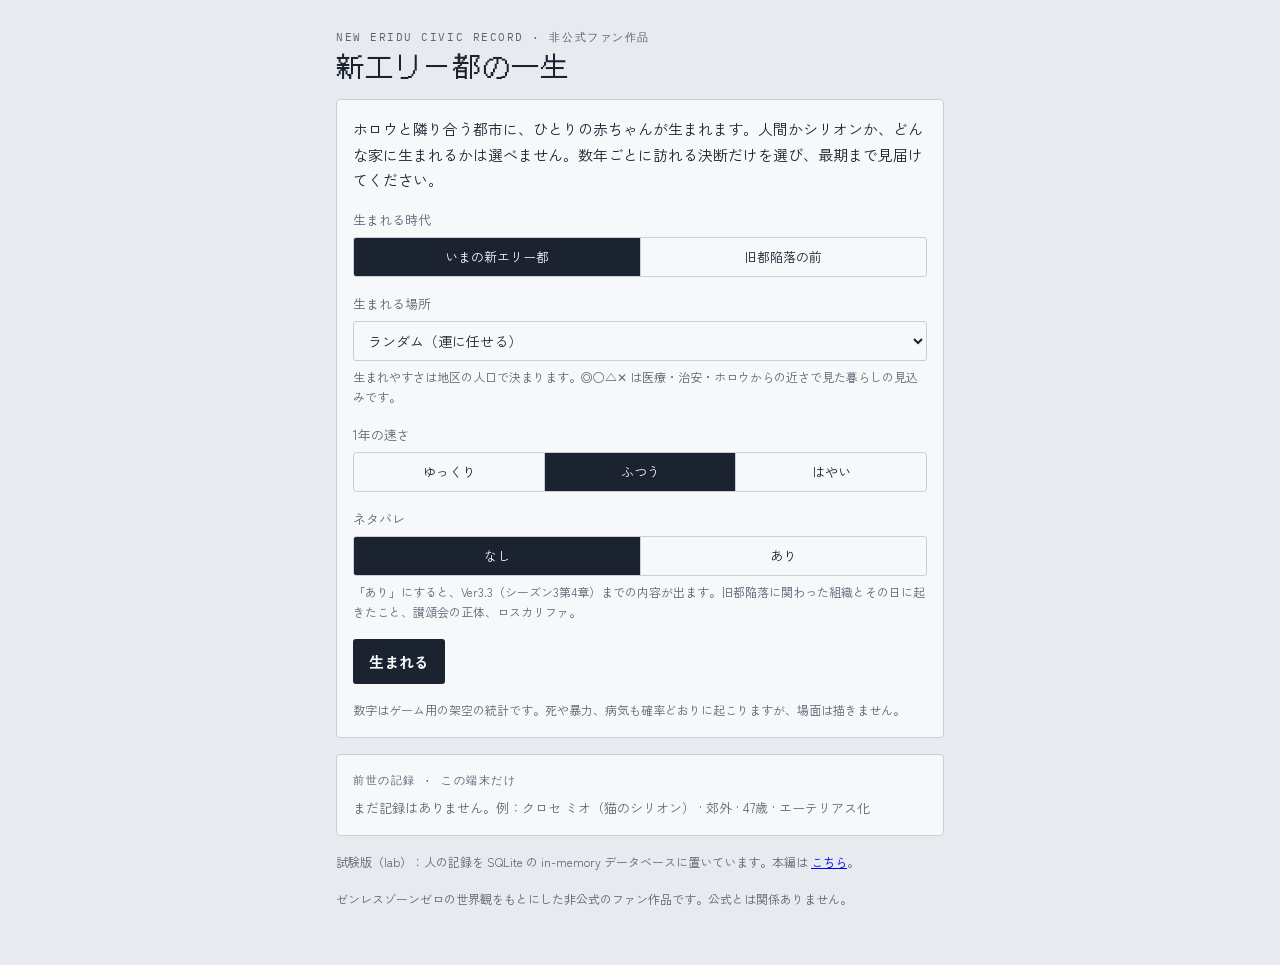
==== commit dbd9dc7a: "「ネタバレあり」を Ver3.3（シーズン3第4章）まで解禁する ネタバレの範囲をシーズン2序盤から Ver3.3 までに広げた。切り替えで 変わるのは文だけで、確率や効果は変えない（運命と道が切り替" ====
--- a/lab/index.html
+++ b/lab/index.html
@@ -49,7 +49,7 @@
         <button data-v="off" aria-pressed="true">なし</button>
         <button data-v="on" aria-pressed="false">あり</button>
       </div>
-      <p class="muted" style="font-size:12px;margin-top:6px">「あり」にすると、旧都陥落の場面に組織の名前が出ます（シーズン2序盤までの内容）。</p>
+      <p class="muted" style="font-size:12px;margin-top:6px">「あり」にすると、Ver3.3（シーズン3第4章）までの内容が出ます。旧都陥落に関わった組織とその日に起きたこと、讃頌会の正体、ロスカリファ。</p>
     </div>
     <div class="row"><button class="btn" id="bornBtn">生まれる</button></div>
     <p class="muted" style="font-size:12px">数字はゲーム用の架空の統計です。死や暴力、病気も確率どおりに起こりますが、場面は描きません。</p>
